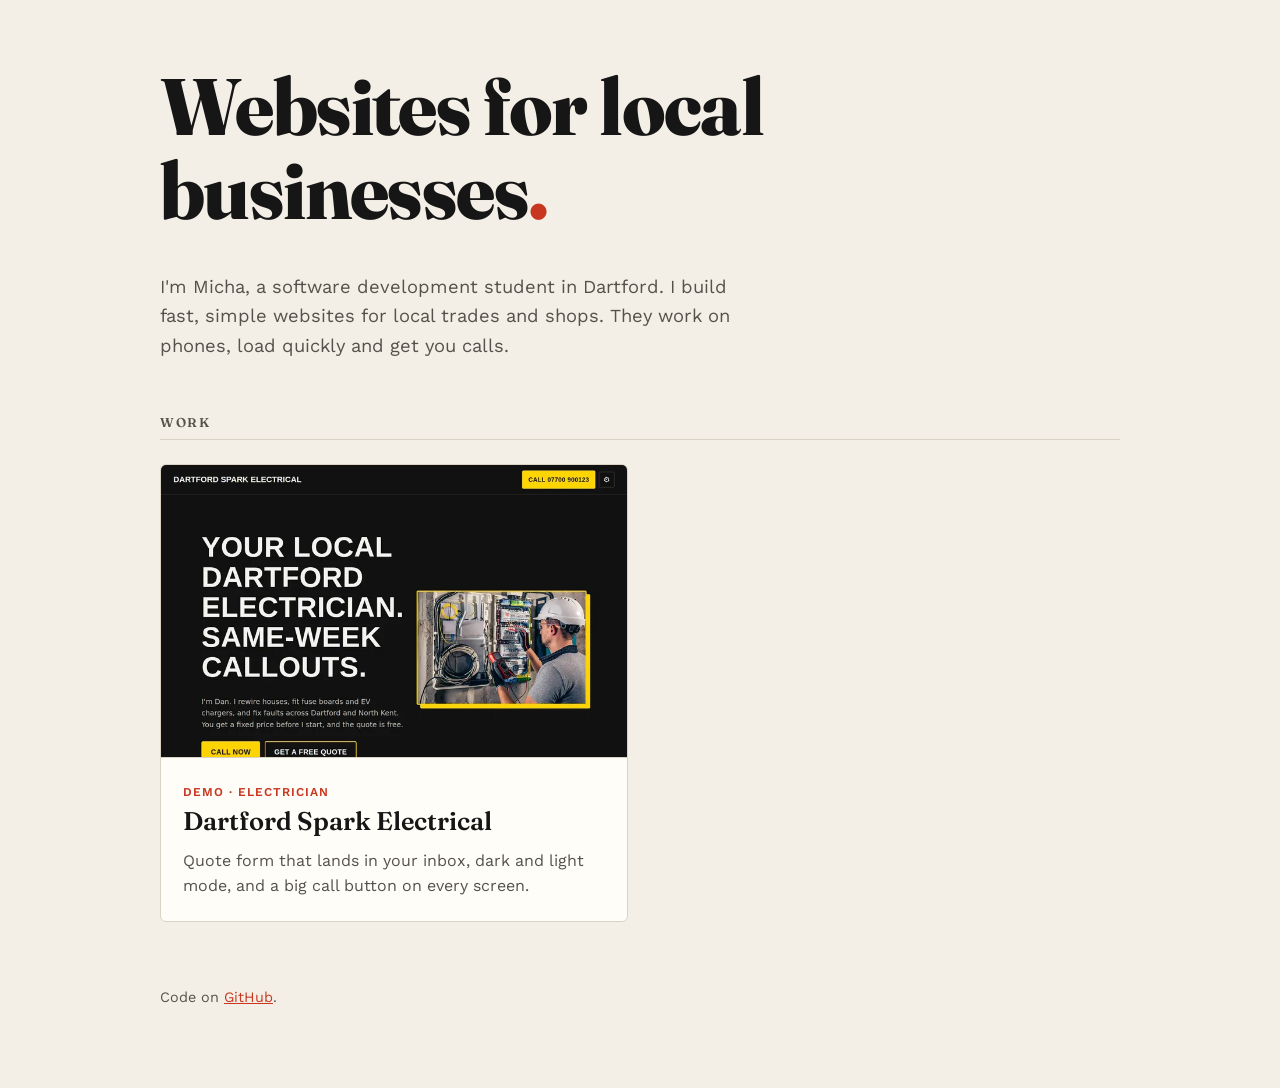
==== index.html @ 2b844f38 "Add websites folder with Dartford Spark demo" ====
<!DOCTYPE html>
<html lang="en">
<head>
  <meta charset="UTF-8">
  <meta name="viewport" content="width=device-width, initial-scale=1.0">
  <title>Websites by Micha | Dartford</title>
  <meta name="description" content="Fast, simple websites for local businesses in Dartford and North Kent.">
  <link rel="preconnect" href="https://fonts.googleapis.com">
  <link rel="preconnect" href="https://fonts.gstatic.com" crossorigin>
  <link href="https://fonts.googleapis.com/css2?family=Fraunces:opsz,wght@9..144,600;9..144,800&family=Work+Sans:wght@400;500;600&display=swap" rel="stylesheet">
  <style>
    :root {
      --bg: #f3efe6;
      --card: #fffdf8;
      --ink: #161616;
      --muted: #55524b;
      --line: #d9d3c5;
      --accent: #c8361f;
    }
    @media (prefers-color-scheme: dark) {
      :root {
        --bg: #161512;
        --card: #1f1d19;
        --ink: #f3efe6;
        --muted: #b3ada0;
        --line: #36332c;
        --accent: #ff7a5c;
      }
    }
    * { box-sizing: border-box; }
    body {
      margin: 0;
      background: var(--bg);
      color: var(--ink);
      font-family: "Work Sans", system-ui, sans-serif;
      line-height: 1.6;
    }
    main { max-width: 1000px; margin: 0 auto; padding: 4rem 1.25rem; }
    h1, h2 { font-family: "Fraunces", Georgia, serif; font-weight: 800; line-height: 1.05; margin: 0 0 0.5em; }
    h1 { font-size: clamp(2.6rem, 9vw, 5rem); letter-spacing: -0.02em; }
    h1 span { color: var(--accent); }
    h2 { font-size: 1.6rem; font-weight: 600; }
    .intro { font-size: 1.15rem; color: var(--muted); max-width: 36rem; margin: 0 0 3.5rem; }
    .label {
      font-size: 0.8rem;
      font-weight: 600;
      text-transform: uppercase;
      letter-spacing: 0.12em;
      color: var(--muted);
      border-bottom: 1px solid var(--line);
      padding-bottom: 0.6rem;
      margin: 0 0 1.5rem;
    }
    .sites { display: grid; gap: 1.5rem; list-style: none; padding: 0; margin: 0; }
    .site {
      display: block;
      background: var(--card);
      border: 1px solid var(--line);
      border-radius: 6px;
      overflow: hidden;
      color: inherit;
      text-decoration: none;
      transition: transform 0.2s, box-shadow 0.2s;
    }
    .site:hover { transform: translateY(-3px); box-shadow: 6px 6px 0 var(--accent); }
    .site:focus-visible { outline: 3px solid var(--accent); outline-offset: 3px; }
    .site img { display: block; width: 100%; height: auto; border-bottom: 1px solid var(--line); }
    .site-body { padding: 1.25rem 1.4rem 1.4rem; }
    .site-body p { margin: 0; color: var(--muted); }
    .tag {
      display: inline-block;
      font-size: 0.75rem;
      font-weight: 600;
      text-transform: uppercase;
      letter-spacing: 0.08em;
      color: var(--accent);
      margin-bottom: 0.4rem;
    }
    footer { margin-top: 4rem; color: var(--muted); font-size: 0.9rem; }
    footer a { color: var(--accent); }
    @media (min-width: 720px) { .sites { grid-template-columns: repeat(2, 1fr); } }
    @media (prefers-reduced-motion: reduce) { .site { transition: none; } }
  </style>
</head>
<body>
  <main>
    <h1>Websites for local businesses<span>.</span></h1>
    <p class="intro">I'm Micha, a software development student in Dartford. I build fast, simple websites for local trades and shops. They work on phones, load quickly and get you calls.</p>

    <h2 class="label">Work</h2>
    <ul class="sites">
      <li>
        <a class="site" href="dartford-spark/">
          <img src="assets/dartford-spark.webp" width="800" height="500" alt="Dartford Spark Electrical homepage: yellow and black design with a call button and photo of an electrician">
          <div class="site-body">
            <span class="tag">Demo · Electrician</span>
            <h2>Dartford Spark Electrical</h2>
            <p>Quote form that lands in your inbox, dark and light mode, and a big call button on every screen.</p>
          </div>
        </a>
      </li>
    </ul>

    <footer>
      <p>Code on <a href="https://github.com/NoisyBoy2905/websites">GitHub</a>.</p>
    </footer>
  </main>
</body>
</html>
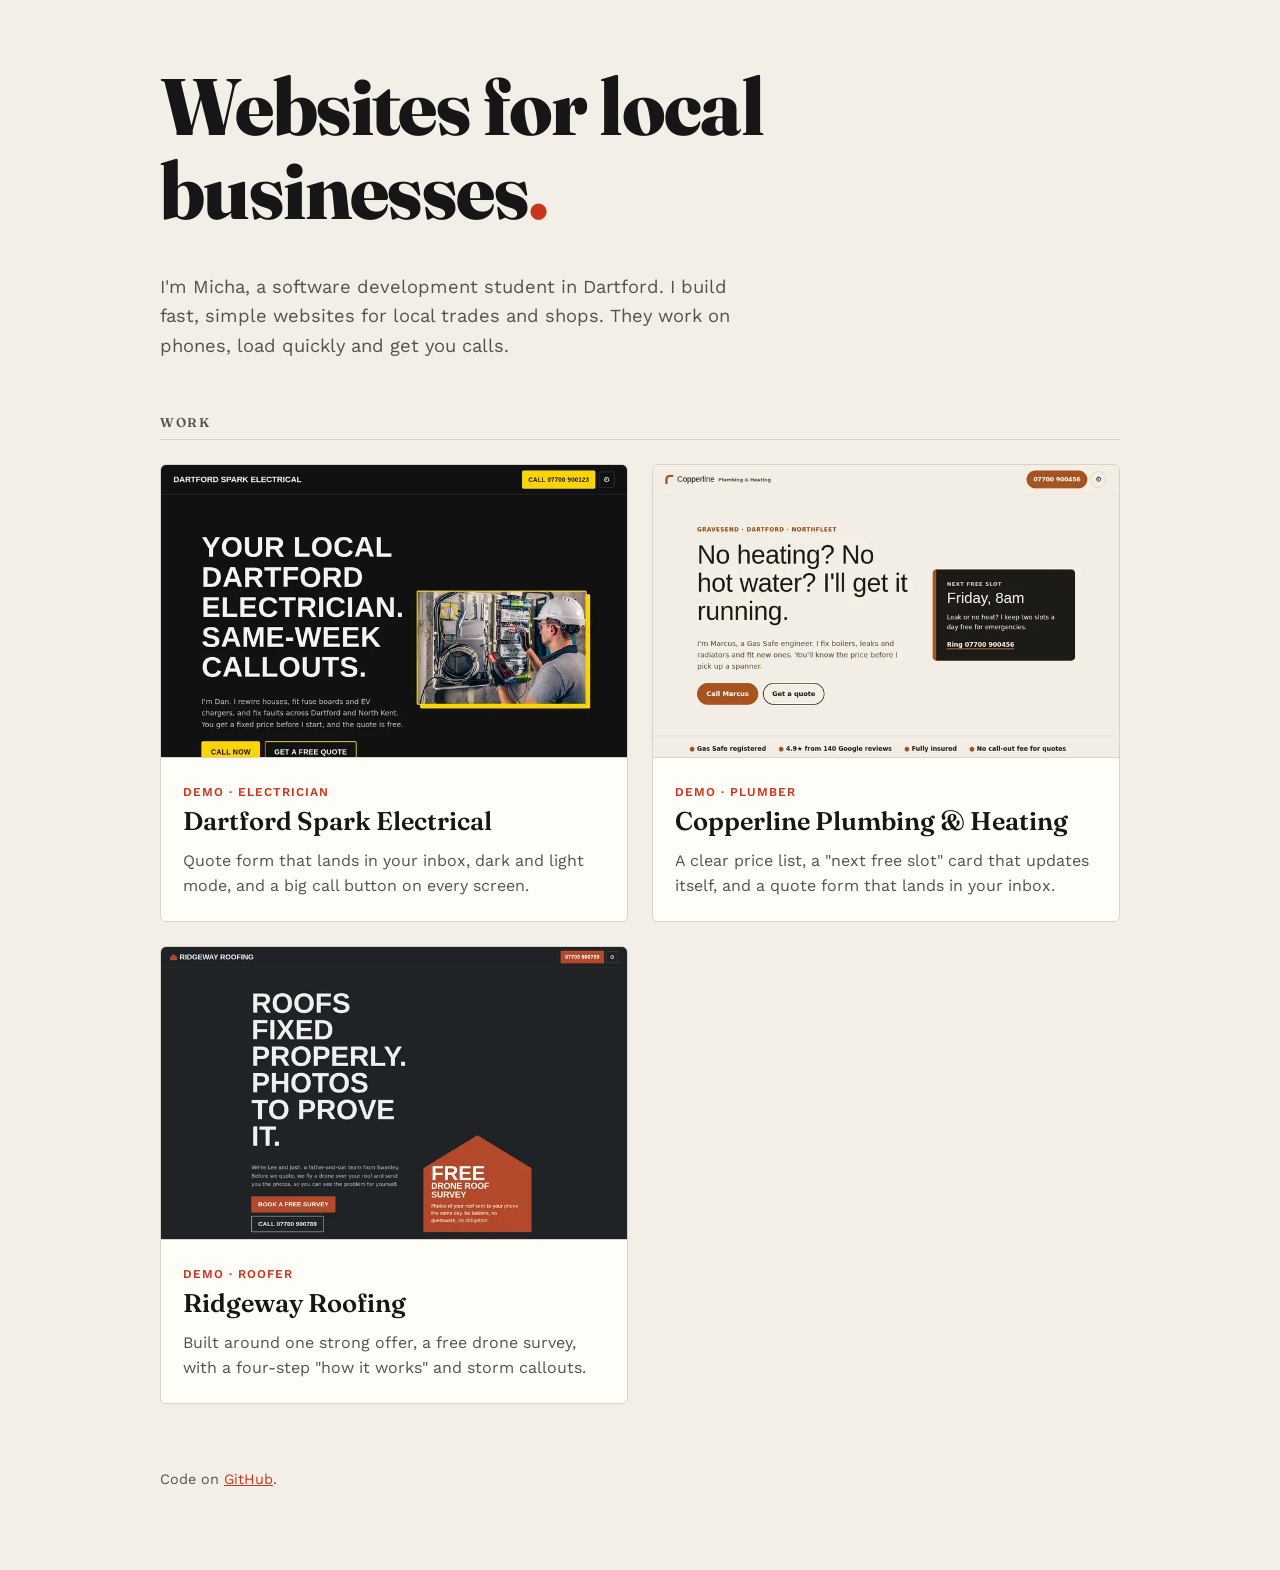
==== commit 7faba3a0: "Add plumber and roofer demo sites" ====
--- a/index.html
+++ b/index.html
@@ -99,6 +99,26 @@
           </div>
         </a>
       </li>
+      <li>
+        <a class="site" href="copperline-plumbing/">
+          <img src="assets/copperline-plumbing.webp" width="800" height="500" alt="Copperline Plumbing homepage: copper and cream design with a next free slot card" loading="lazy">
+          <div class="site-body">
+            <span class="tag">Demo · Plumber</span>
+            <h2>Copperline Plumbing &amp; Heating</h2>
+            <p>A clear price list, a "next free slot" card that updates itself, and a quote form that lands in your inbox.</p>
+          </div>
+        </a>
+      </li>
+      <li>
+        <a class="site" href="ridgeway-roofing/">
+          <img src="assets/ridgeway-roofing.webp" width="800" height="500" alt="Ridgeway Roofing homepage: slate and terracotta design with a free drone survey offer" loading="lazy">
+          <div class="site-body">
+            <span class="tag">Demo · Roofer</span>
+            <h2>Ridgeway Roofing</h2>
+            <p>Built around one strong offer, a free drone survey, with a four-step "how it works" and storm callouts.</p>
+          </div>
+        </a>
+      </li>
     </ul>
 
     <footer>
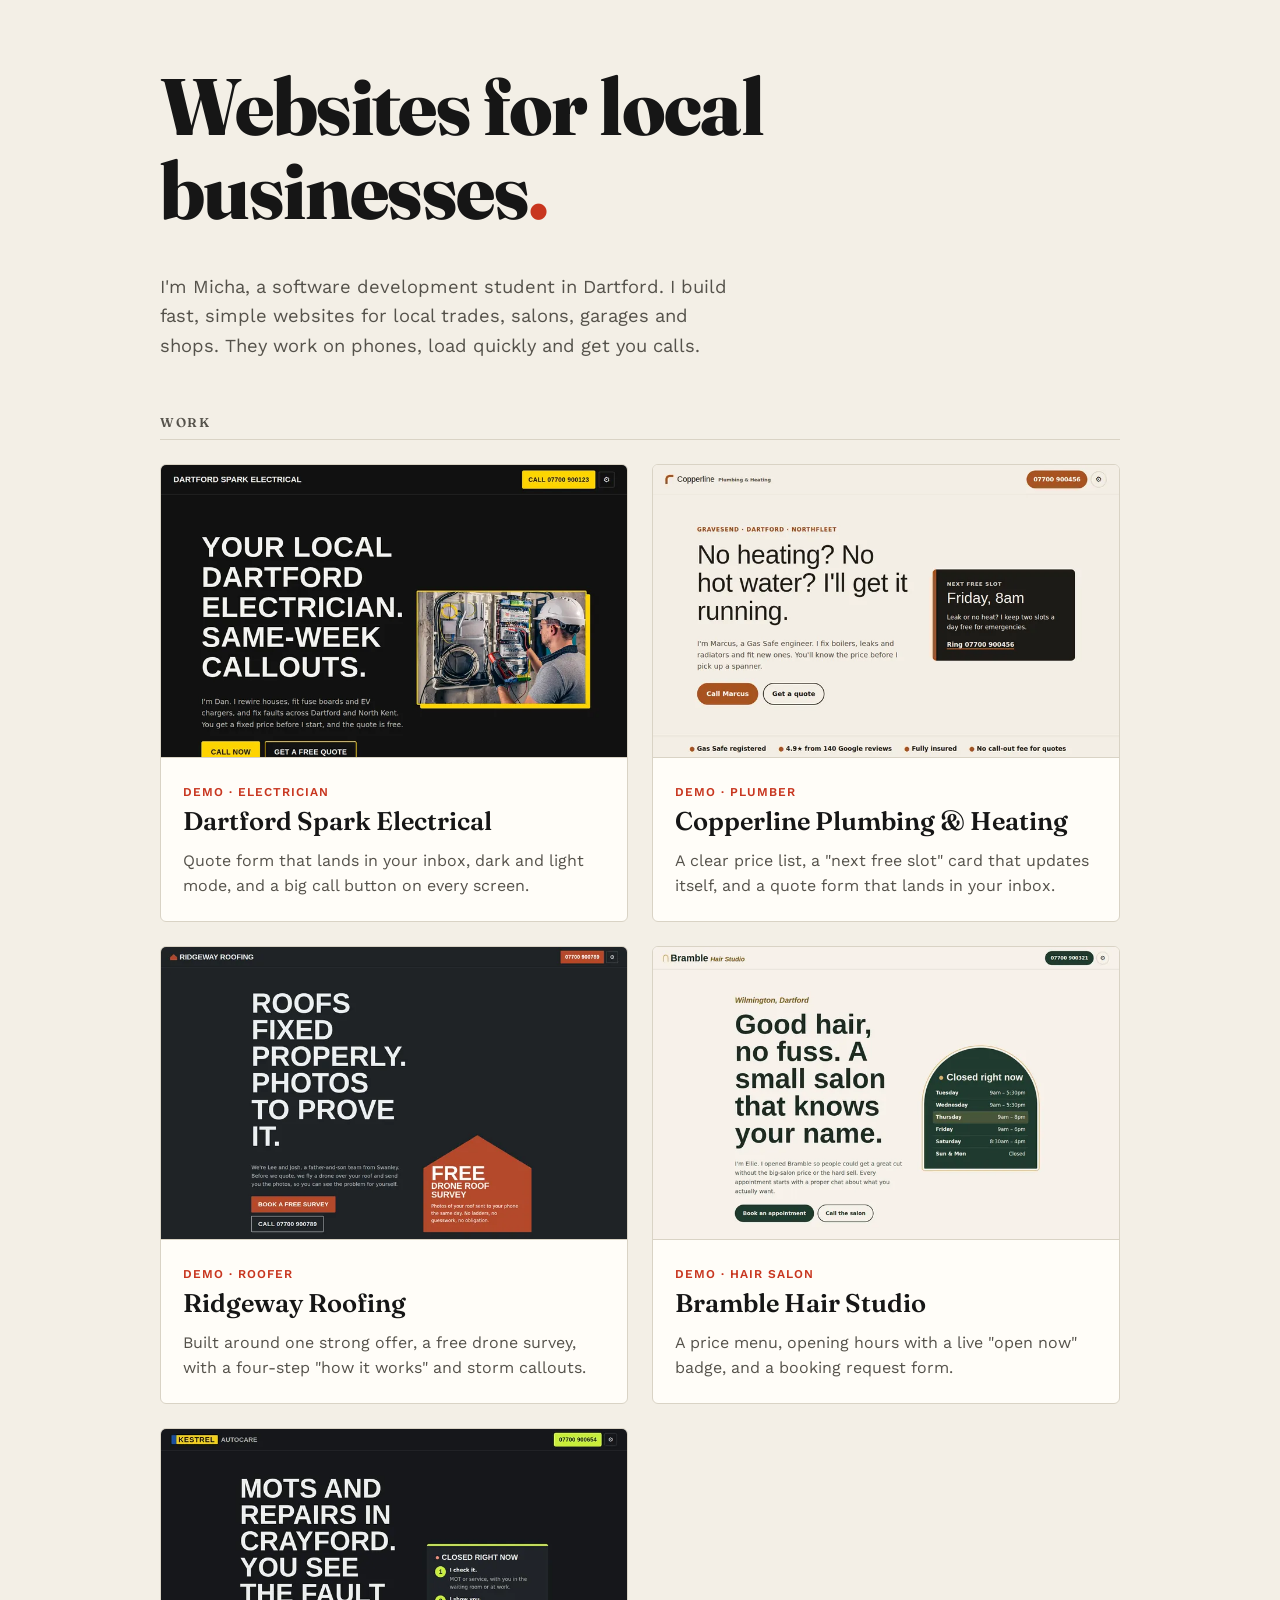
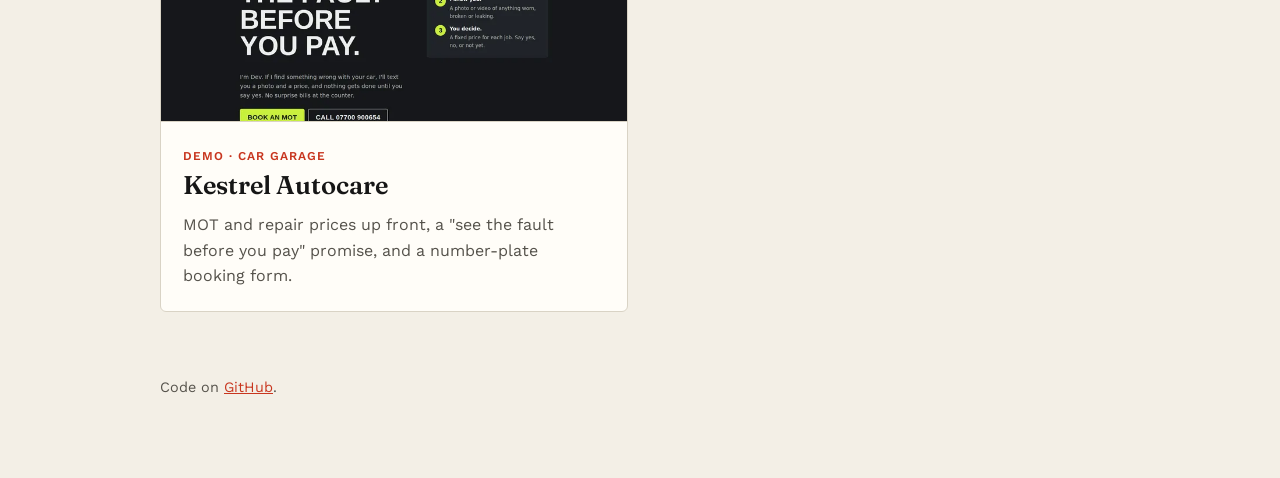
==== commit 141a62b2: "Add salon and garage to front page" ====
--- a/index.html
+++ b/index.html
@@ -85,7 +85,7 @@
 <body>
   <main>
     <h1>Websites for local businesses<span>.</span></h1>
-    <p class="intro">I'm Micha, a software development student in Dartford. I build fast, simple websites for local trades and shops. They work on phones, load quickly and get you calls.</p>
+    <p class="intro">I'm Micha, a software development student in Dartford. I build fast, simple websites for local trades, salons, garages and shops. They work on phones, load quickly and get you calls.</p>
 
     <h2 class="label">Work</h2>
     <ul class="sites">
@@ -119,6 +119,26 @@
           </div>
         </a>
       </li>
+      <li>
+        <a class="site" href="bramble-hair/">
+          <img src="assets/bramble-hair.webp" width="800" height="500" alt="Bramble Hair Studio homepage: cream and forest green design with an arch-shaped opening hours card" loading="lazy">
+          <div class="site-body">
+            <span class="tag">Demo · Hair salon</span>
+            <h2>Bramble Hair Studio</h2>
+            <p>A price menu, opening hours with a live "open now" badge, and a booking request form.</p>
+          </div>
+        </a>
+      </li>
+      <li>
+        <a class="site" href="kestrel-autocare/">
+          <img src="assets/kestrel-autocare.webp" width="800" height="500" alt="Kestrel Autocare homepage: charcoal and lime design with a number-plate logo" loading="lazy">
+          <div class="site-body">
+            <span class="tag">Demo · Car garage</span>
+            <h2>Kestrel Autocare</h2>
+            <p>MOT and repair prices up front, a "see the fault before you pay" promise, and a number-plate booking form.</p>
+          </div>
+        </a>
+      </li>
     </ul>
 
     <footer>
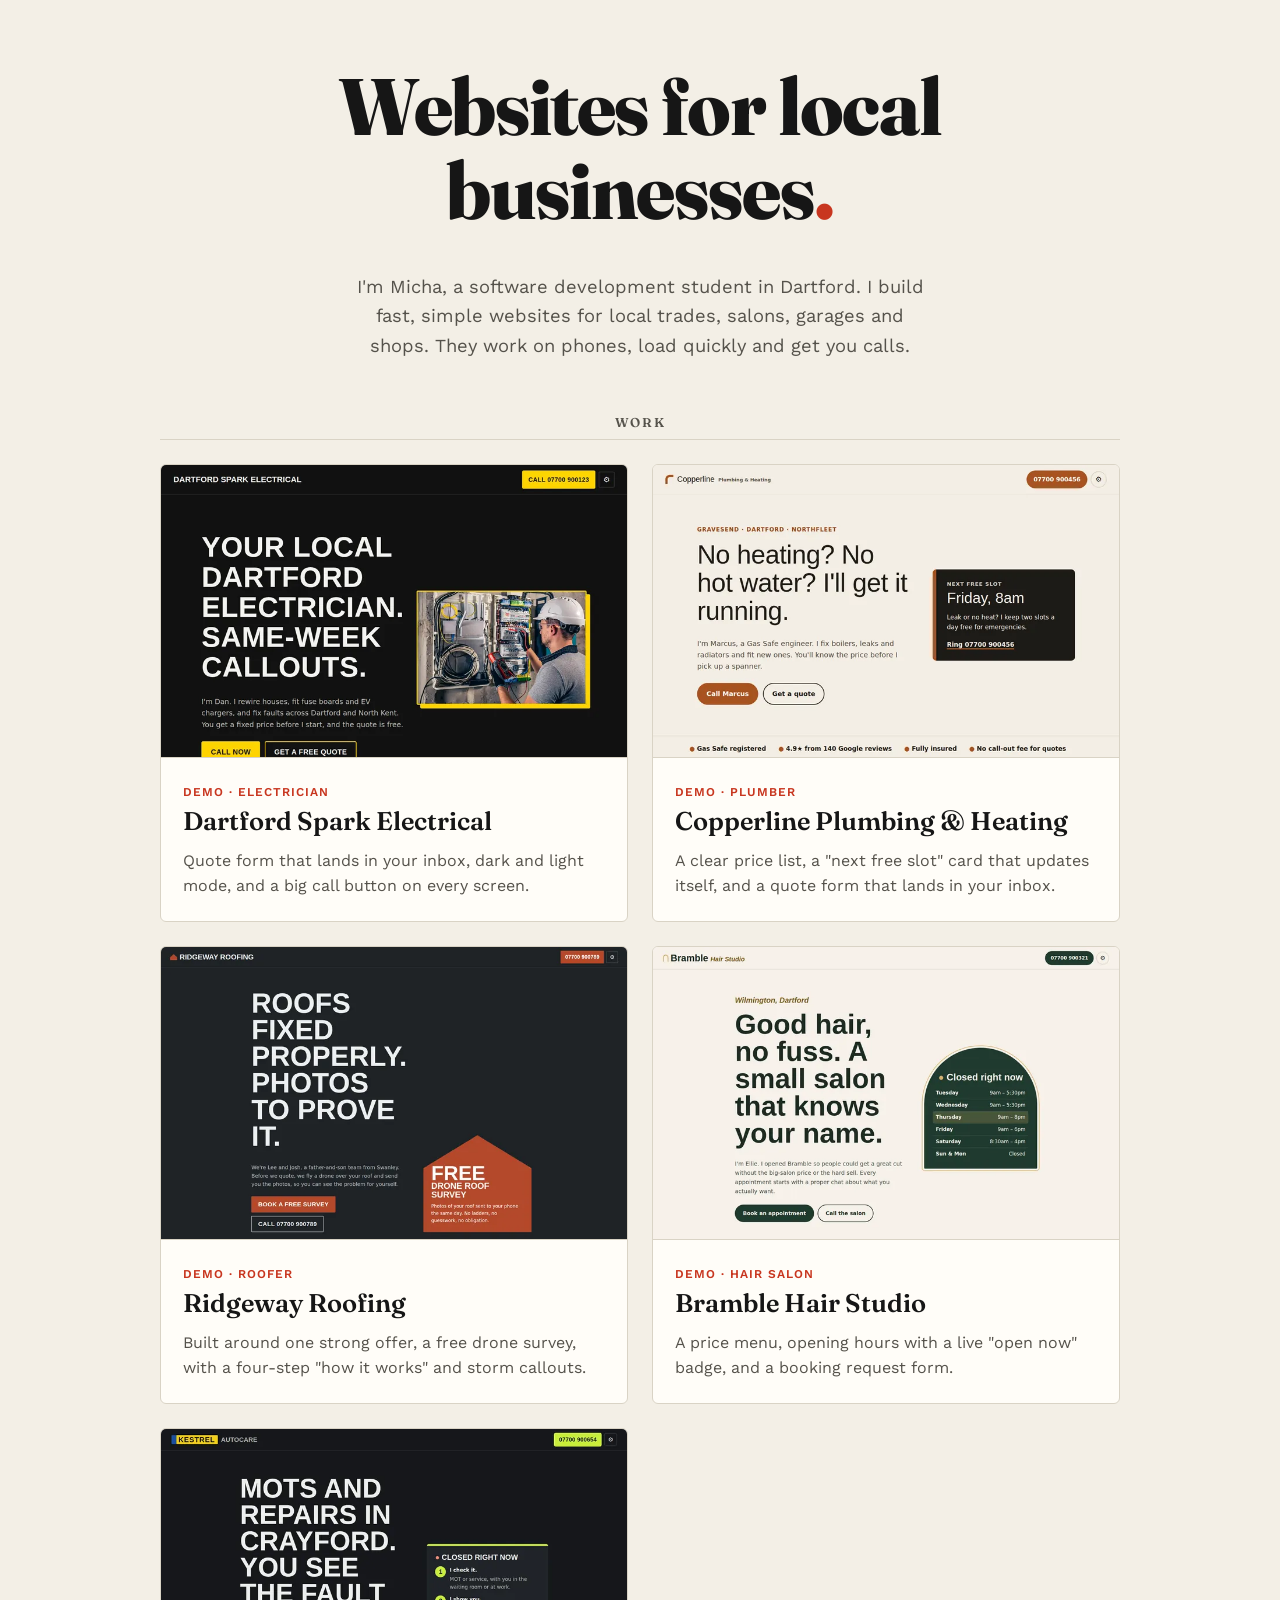
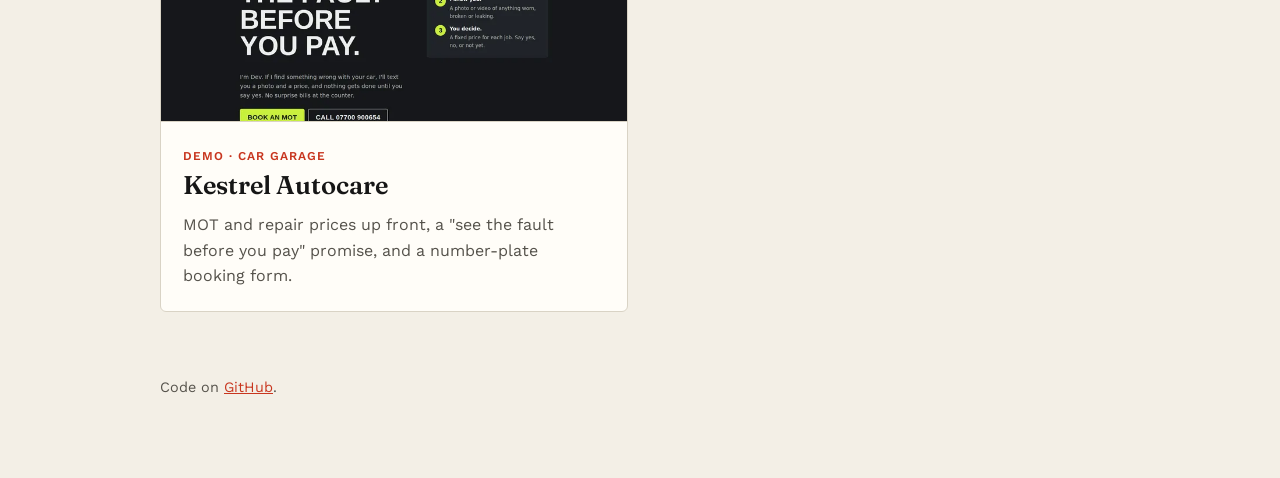
==== commit bac6bd29: "Centre the front page heading" ====
--- a/index.html
+++ b/index.html
@@ -40,7 +40,8 @@
     h1 { font-size: clamp(2.6rem, 9vw, 5rem); letter-spacing: -0.02em; }
     h1 span { color: var(--accent); }
     h2 { font-size: 1.6rem; font-weight: 600; }
-    .intro { font-size: 1.15rem; color: var(--muted); max-width: 36rem; margin: 0 0 3.5rem; }
+    .intro { font-size: 1.15rem; color: var(--muted); max-width: 36rem; margin: 0 auto 3.5rem; }
+    .page-head { text-align: center; }
     .label {
       font-size: 0.8rem;
       font-weight: 600;
@@ -84,10 +85,12 @@
 </head>
 <body>
   <main>
-    <h1>Websites for local businesses<span>.</span></h1>
-    <p class="intro">I'm Micha, a software development student in Dartford. I build fast, simple websites for local trades, salons, garages and shops. They work on phones, load quickly and get you calls.</p>
+    <div class="page-head">
+      <h1>Websites for local businesses<span>.</span></h1>
+      <p class="intro">I'm Micha, a software development student in Dartford. I build fast, simple websites for local trades, salons, garages and shops. They work on phones, load quickly and get you calls.</p>
 
-    <h2 class="label">Work</h2>
+      <h2 class="label">Work</h2>
+    </div>
     <ul class="sites">
       <li>
         <a class="site" href="dartford-spark/">
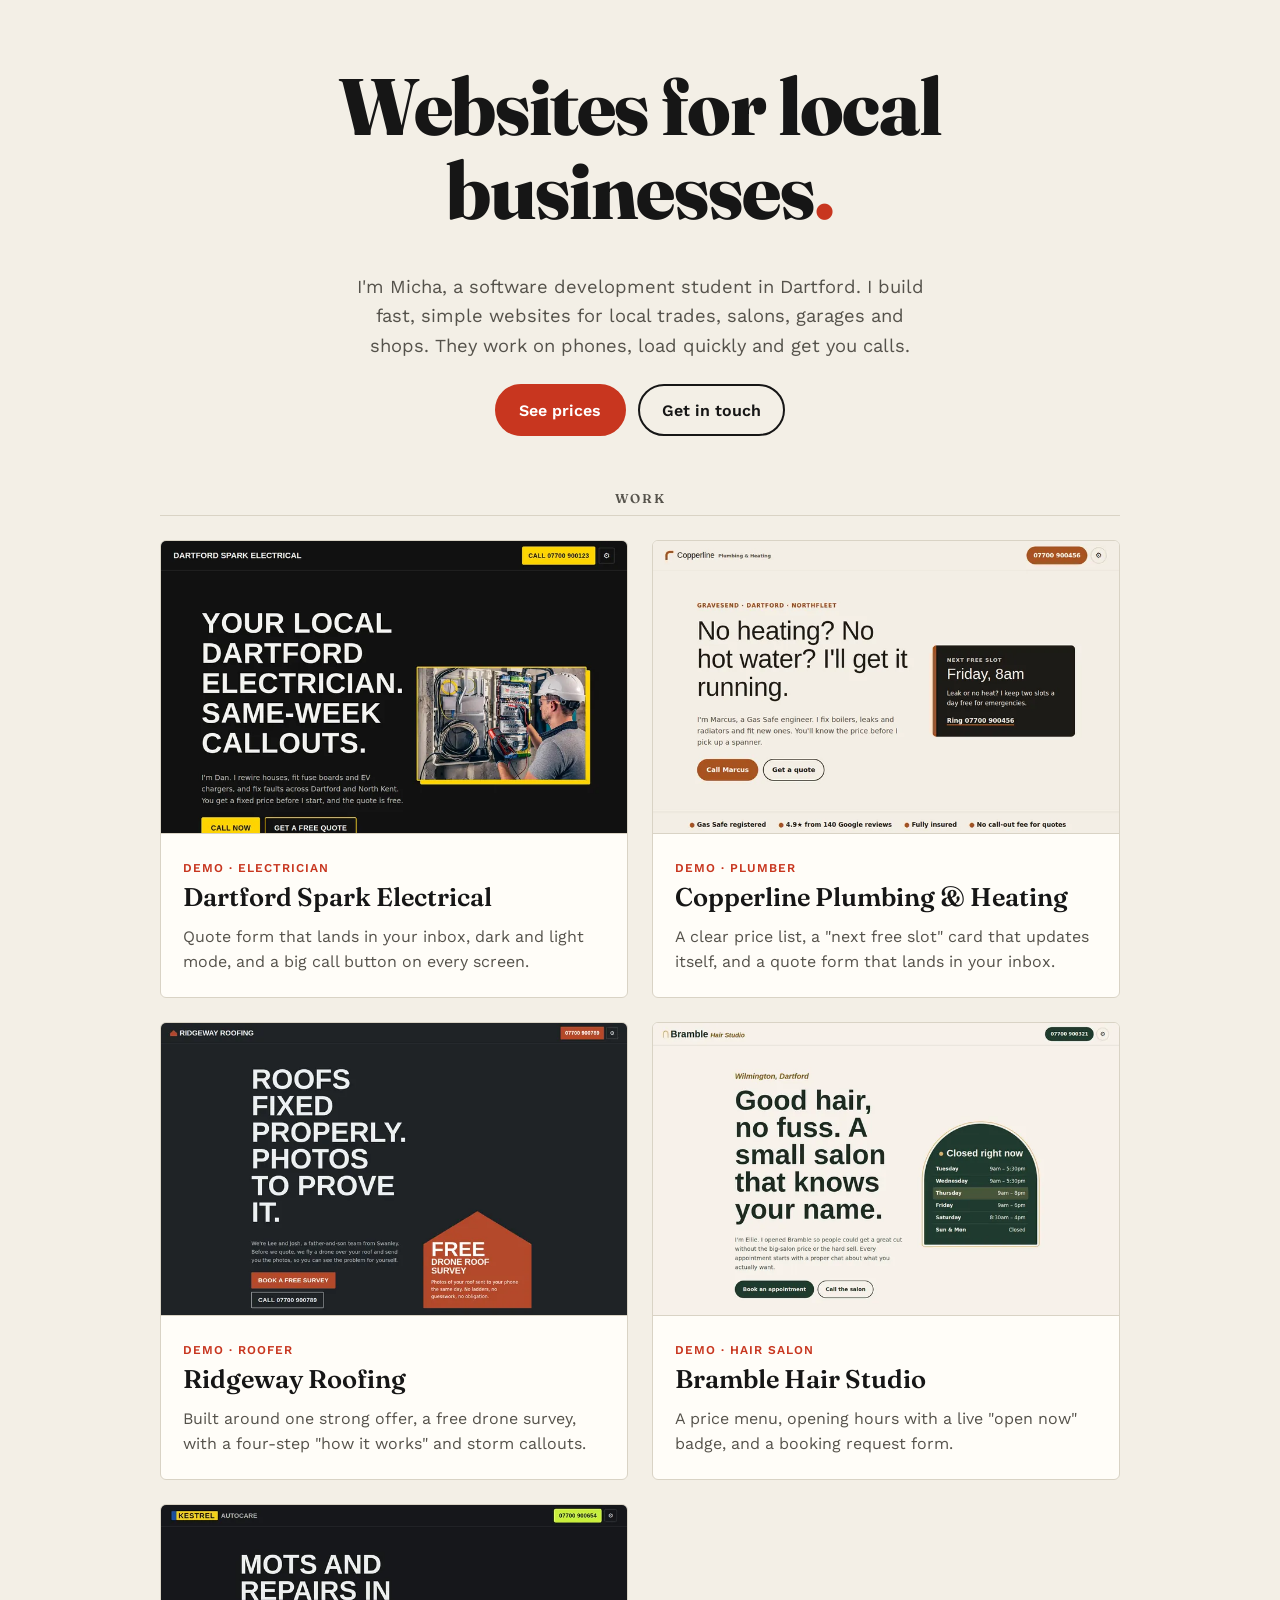
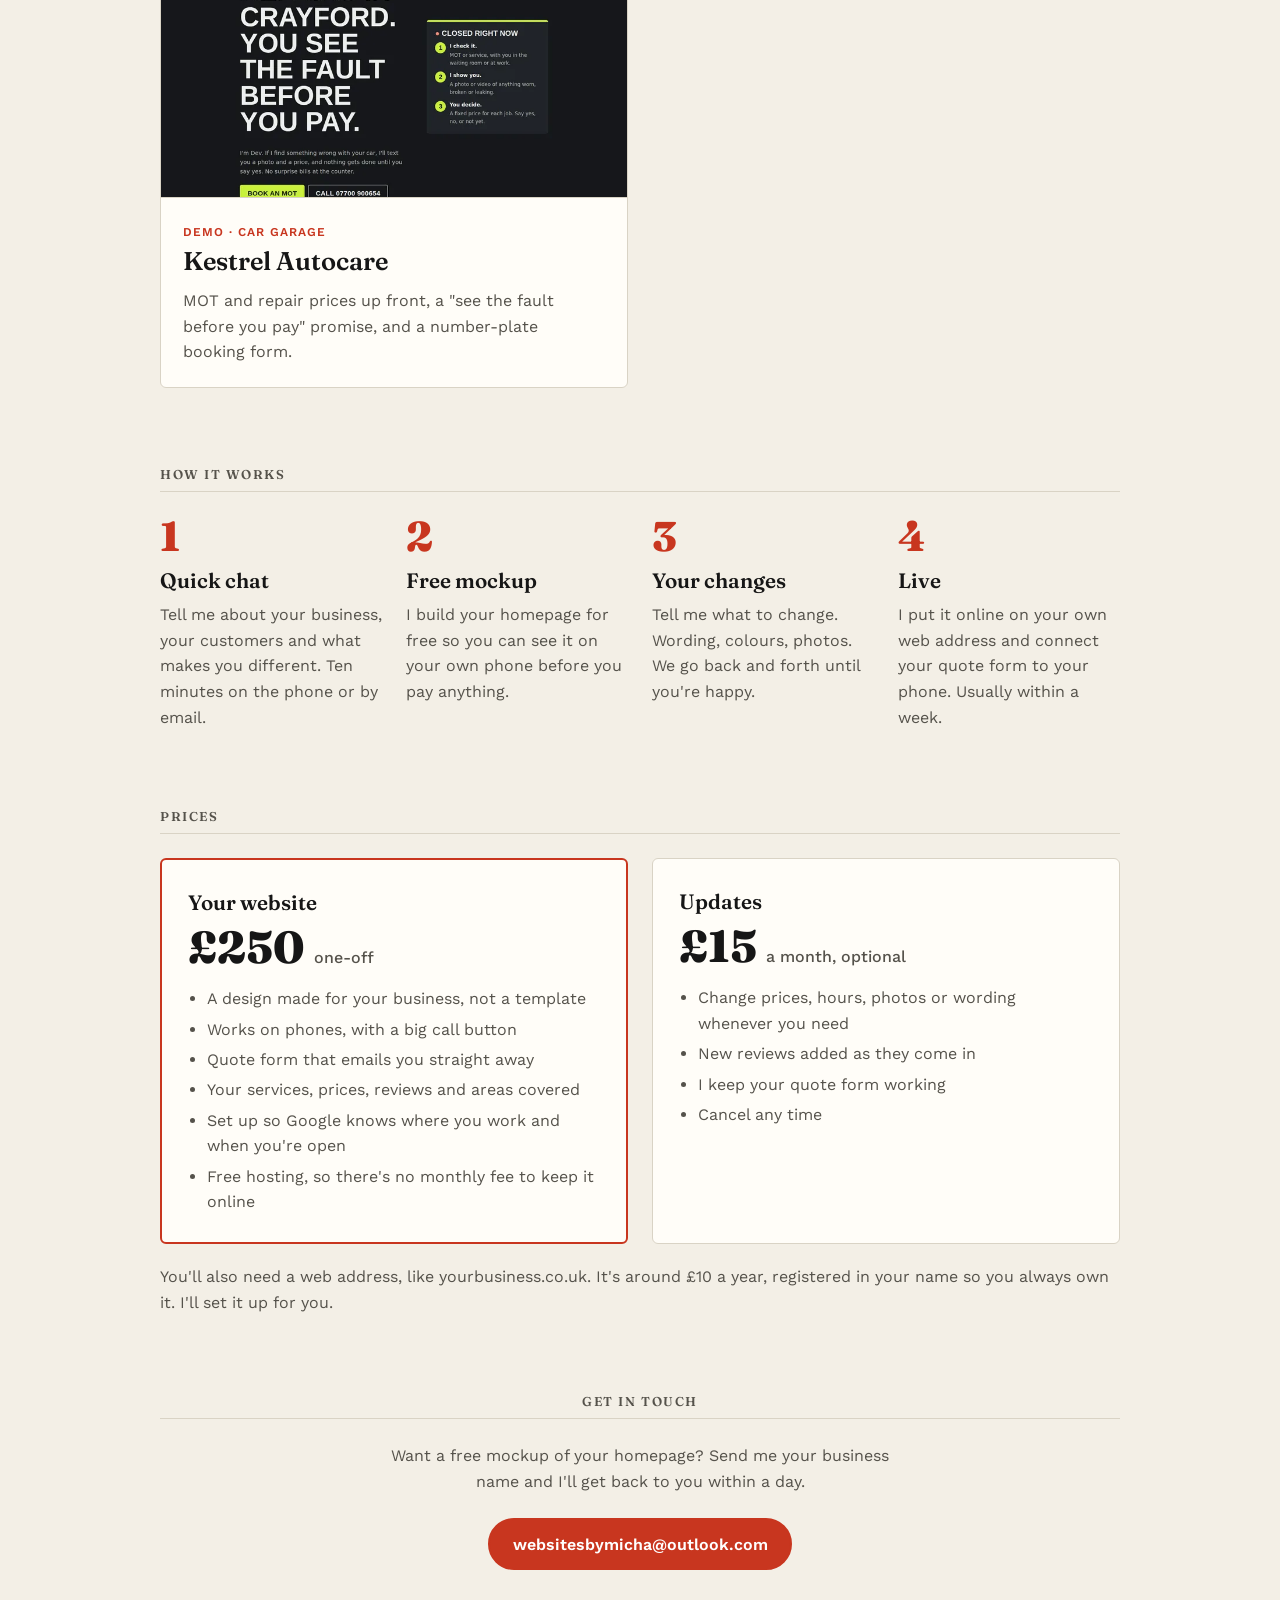
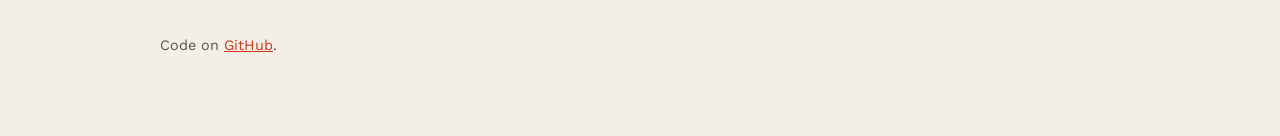
==== commit 5d59a0ae: "Add how it works, prices and contact" ====
--- a/index.html
+++ b/index.html
@@ -16,6 +16,7 @@
       --muted: #55524b;
       --line: #d9d3c5;
       --accent: #c8361f;
+      --on-accent: #ffffff;
     }
     @media (prefers-color-scheme: dark) {
       :root {
@@ -25,6 +26,7 @@
         --muted: #b3ada0;
         --line: #36332c;
         --accent: #ff7a5c;
+        --on-accent: #161512;
       }
     }
     * { box-sizing: border-box; }
@@ -77,9 +79,54 @@
       color: var(--accent);
       margin-bottom: 0.4rem;
     }
+    .head-links { display: flex; flex-wrap: wrap; justify-content: center; gap: 0.75rem; margin: -2rem 0 3.5rem; }
+    .btn {
+      display: inline-block;
+      padding: 0.7rem 1.4rem;
+      border-radius: 999px;
+      border: 2px solid var(--ink);
+      color: var(--ink);
+      font-weight: 600;
+      text-decoration: none;
+    }
+    .btn-fill { background: var(--accent); border-color: var(--accent); color: var(--on-accent); }
+    .btn:focus-visible { outline: 3px solid var(--accent); outline-offset: 3px; }
+    section { margin-top: 5rem; }
+    .steps { list-style: none; counter-reset: step; padding: 0; margin: 0; display: grid; gap: 1.5rem; }
+    .steps li { counter-increment: step; }
+    .steps li::before {
+      content: counter(step);
+      display: block;
+      font-family: "Fraunces", Georgia, serif;
+      font-weight: 800;
+      font-size: 2.6rem;
+      line-height: 1;
+      color: var(--accent);
+      margin-bottom: 0.4rem;
+    }
+    .steps h3, .price-card h3 { font-family: "Fraunces", Georgia, serif; font-weight: 600; font-size: 1.3rem; margin: 0 0 0.3rem; }
+    .steps p { margin: 0; color: var(--muted); }
+    .prices { display: grid; gap: 1.5rem; }
+    .price-card {
+      background: var(--card);
+      border: 1px solid var(--line);
+      border-radius: 6px;
+      padding: 1.6rem 1.6rem 1.4rem;
+    }
+    .price-card.main { border: 2px solid var(--accent); }
+    .amount { font-family: "Fraunces", Georgia, serif; font-weight: 800; font-size: 2.8rem; line-height: 1; margin: 0.4rem 0 1rem; }
+    .amount small { font-family: "Work Sans", system-ui, sans-serif; font-weight: 500; font-size: 1rem; color: var(--muted); }
+    .price-card ul { margin: 0; padding-left: 1.2rem; color: var(--muted); }
+    .price-card li { margin-bottom: 0.3rem; }
+    .price-note { color: var(--muted); margin: 1.25rem 0 0; }
+    .contact { text-align: center; }
+    .contact p { color: var(--muted); max-width: 32rem; margin: 0 auto 1.5rem; }
     footer { margin-top: 4rem; color: var(--muted); font-size: 0.9rem; }
     footer a { color: var(--accent); }
-    @media (min-width: 720px) { .sites { grid-template-columns: repeat(2, 1fr); } }
+    @media (min-width: 720px) {
+      .sites, .prices { grid-template-columns: repeat(2, 1fr); }
+      .steps { grid-template-columns: repeat(4, 1fr); }
+    }
     @media (prefers-reduced-motion: reduce) { .site { transition: none; } }
   </style>
 </head>
@@ -88,6 +135,10 @@
     <div class="page-head">
       <h1>Websites for local businesses<span>.</span></h1>
       <p class="intro">I'm Micha, a software development student in Dartford. I build fast, simple websites for local trades, salons, garages and shops. They work on phones, load quickly and get you calls.</p>
+      <div class="head-links">
+        <a class="btn btn-fill" href="#prices">See prices</a>
+        <a class="btn" href="#contact">Get in touch</a>
+      </div>
 
       <h2 class="label">Work</h2>
     </div>
@@ -143,6 +194,63 @@
         </a>
       </li>
     </ul>
+
+    <section id="how">
+      <h2 class="label">How it works</h2>
+      <ol class="steps">
+        <li>
+          <h3>Quick chat</h3>
+          <p>Tell me about your business, your customers and what makes you different. Ten minutes on the phone or by email.</p>
+        </li>
+        <li>
+          <h3>Free mockup</h3>
+          <p>I build your homepage for free so you can see it on your own phone before you pay anything.</p>
+        </li>
+        <li>
+          <h3>Your changes</h3>
+          <p>Tell me what to change. Wording, colours, photos. We go back and forth until you're happy.</p>
+        </li>
+        <li>
+          <h3>Live</h3>
+          <p>I put it online on your own web address and connect your quote form to your phone. Usually within a week.</p>
+        </li>
+      </ol>
+    </section>
+
+    <section id="prices">
+      <h2 class="label">Prices</h2>
+      <div class="prices">
+        <div class="price-card main">
+          <h3>Your website</h3>
+          <p class="amount">£250 <small>one-off</small></p>
+          <ul>
+            <li>A design made for your business, not a template</li>
+            <li>Works on phones, with a big call button</li>
+            <li>Quote form that emails you straight away</li>
+            <li>Your services, prices, reviews and areas covered</li>
+            <li>Set up so Google knows where you work and when you're open</li>
+            <li>Free hosting, so there's no monthly fee to keep it online</li>
+          </ul>
+        </div>
+        <div class="price-card">
+          <h3>Updates</h3>
+          <p class="amount">£15 <small>a month, optional</small></p>
+          <ul>
+            <li>Change prices, hours, photos or wording whenever you need</li>
+            <li>New reviews added as they come in</li>
+            <li>I keep your quote form working</li>
+            <li>Cancel any time</li>
+          </ul>
+        </div>
+      </div>
+      <p class="price-note">You'll also need a web address, like yourbusiness.co.uk. It's around £10 a year, registered in your name so you always own it. I'll set it up for you.</p>
+    </section>
+
+    <section id="contact" class="contact">
+      <h2 class="label">Get in touch</h2>
+      <p>Want a free mockup of your homepage? Send me your business name and I'll get back to you within a day.</p>
+      <a class="btn btn-fill" href="mailto:websitesbymicha@outlook.com?subject=Free%20website%20mockup">websitesbymicha@outlook.com</a>
+    </section>
 
     <footer>
       <p>Code on <a href="https://github.com/NoisyBoy2905/websites">GitHub</a>.</p>
